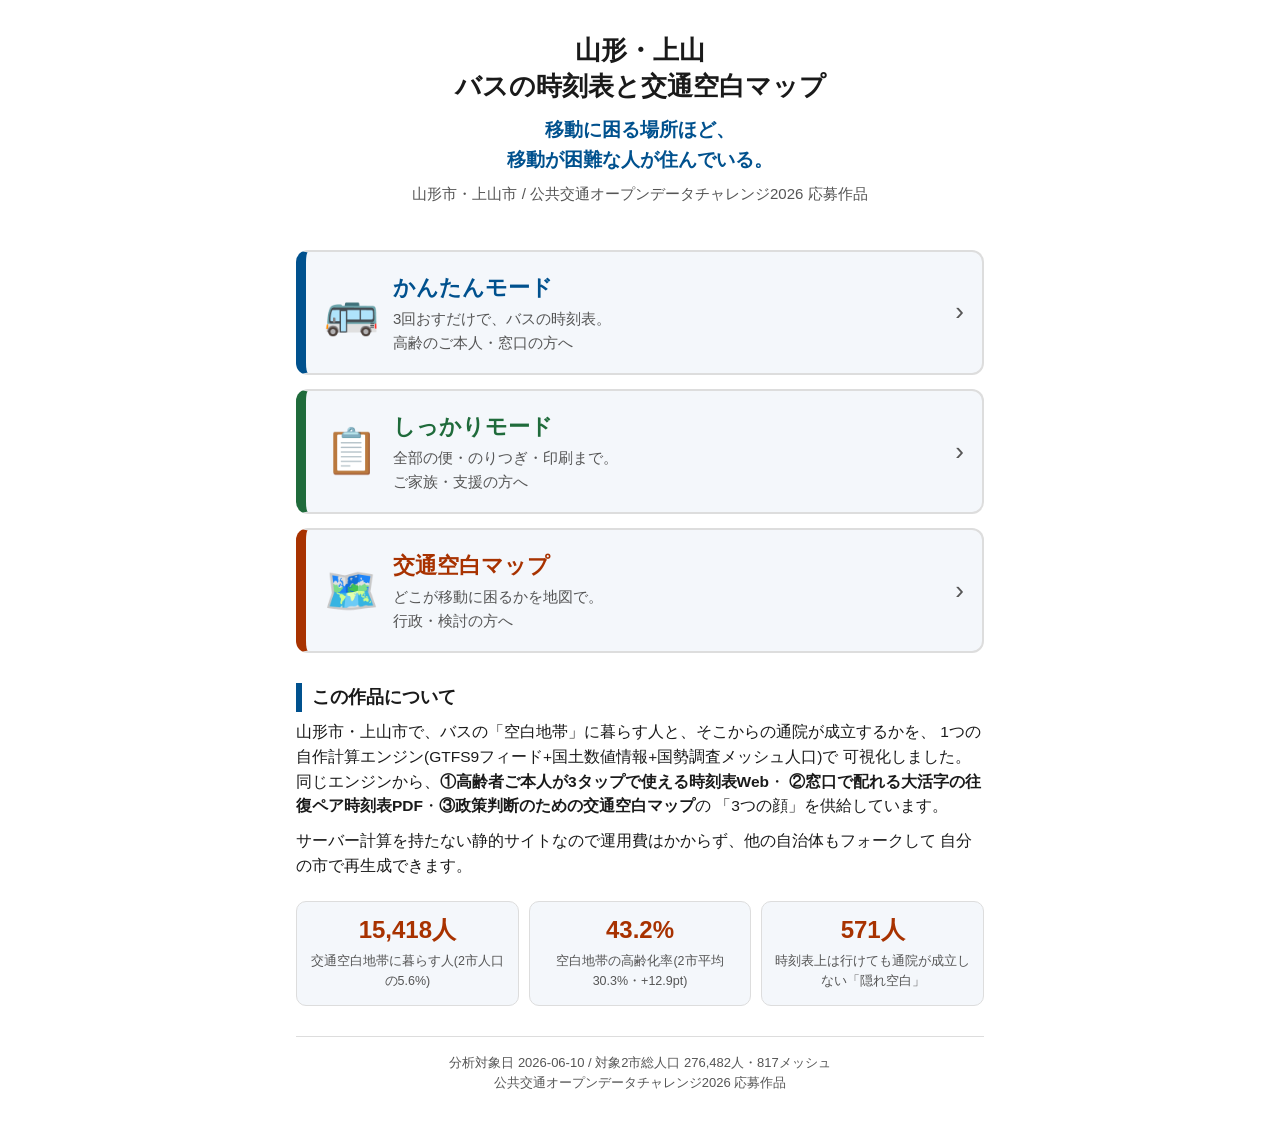
==== webapp/index.html @ 39f33a98 "F6: 玄関ページ+空白マップ見方ページを新設、各モードに玄関リンク - webapp/index.html: 3つの顔への入口(かんたん/しっかり/空白マップ)+作品概要   +確定数値(15,41" ====
<!doctype html>
<html lang="ja">
<head>
<meta charset="utf-8">
<meta name="viewport" content="width=device-width, initial-scale=1">
<title>山形・上山 バスの時刻表と交通空白マップ</title>
<style>
/* ==========================================================================
   玄関ページ(F6)。3つの顔への入口 + 作品概要 + 確定数値。
   デザインは第1部PDF/かんたんモードを継承(BIZ UDPGothic・行き青/帰り橙)。
   フレームワーク・ビルド・CDNなし。スマホ幅を第一に、大きなタップ領域で。
   ========================================================================== */
:root {
  --color-text: #1a1a1a;
  --color-sub: #555555;
  --blue: #00518e;      /* かんたん(行き=青。PDFと同じ) */
  --orange: #a83200;    /* 空白マップ(帰り=橙。PDFと同じ) */
  --green: #1f6b3b;     /* しっかり */
  --border: #dddddd;
  --bg: #ffffff;
  --bg-soft: #f4f7fb;
}
@font-face {
  font-family: "BIZ UDPGothic";
  src: url("fonts/BIZUDPGothic-Regular.ttf");
  font-weight: normal;
  font-display: swap;
}
@font-face {
  font-family: "BIZ UDPGothic";
  src: url("fonts/BIZUDPGothic-Bold.ttf");
  font-weight: bold;
  font-display: swap;
}
* { box-sizing: border-box; }
body {
  margin: 0;
  font-family: "BIZ UDPGothic", sans-serif;
  color: var(--color-text);
  background: var(--bg);
  line-height: 1.6;
  -webkit-text-size-adjust: 100%;
}
.wrap { max-width: 720px; margin: 0 auto; padding: 20px 16px 48px; }

/* ---- 見出し ---- */
header { text-align: center; padding: 12px 0 20px; }
header h1 { font-size: 26px; margin: 0 0 10px; line-height: 1.4; }
header .lead {
  font-size: 19px; color: var(--blue); font-weight: bold; margin: 0;
}
header .place { font-size: 15px; color: var(--color-sub); margin: 6px 0 0; }

/* ---- 3つの入口カード ---- */
.entrances { display: grid; gap: 14px; margin: 24px 0 8px; }
.card {
  display: flex; align-items: center; gap: 14px;
  text-decoration: none; color: var(--color-text);
  background: var(--bg-soft);
  border: 2px solid var(--border);
  border-left-width: 10px;
  border-radius: 12px;
  padding: 18px 18px;
  min-height: 96px;
}
.card:hover, .card:focus-visible { background: #eaf1f9; outline: none; }
.card:focus-visible { box-shadow: 0 0 0 4px rgba(0,81,142,0.35); }
.card .emoji { font-size: 44px; line-height: 1; flex: 0 0 auto; }
.card .body { flex: 1; }
.card .title { display: block; font-size: 22px; font-weight: bold; }
.card .desc { display: block; font-size: 15px; color: var(--color-sub); margin-top: 2px; }
.card .go { font-size: 26px; color: var(--color-sub); flex: 0 0 auto; }
.card.kantan { border-left-color: var(--blue); }
.card.kantan .title { color: var(--blue); }
.card.shikkari { border-left-color: var(--green); }
.card.shikkari .title { color: var(--green); }
.card.map { border-left-color: var(--orange); }
.card.map .title { color: var(--orange); }

/* ---- 作品概要 ---- */
.about { margin: 30px 0 0; }
.about h2 {
  font-size: 18px; margin: 0 0 8px; padding-left: 10px;
  border-left: 6px solid var(--blue);
}
.about p { margin: 0 0 10px; font-size: 15.5px; }

/* ---- 確定数値 ---- */
.stats {
  display: grid; grid-template-columns: repeat(3, 1fr); gap: 10px;
  margin: 22px 0 0;
}
.stat {
  background: var(--bg-soft); border: 1px solid var(--border);
  border-radius: 10px; padding: 14px 8px; text-align: center;
}
.stat b { display: block; font-size: 24px; color: var(--orange); line-height: 1.2; }
.stat span { display: block; font-size: 12.5px; color: var(--color-sub); margin-top: 6px; }

/* ---- 脚注 ---- */
footer {
  margin: 30px 0 0; padding-top: 16px; border-top: 1px solid var(--border);
  font-size: 13px; color: var(--color-sub); text-align: center;
}
footer a { color: var(--blue); }

@media (max-width: 480px) {
  header h1 { font-size: 22px; }
  .stats { grid-template-columns: 1fr; }
  .stat { display: flex; align-items: baseline; justify-content: center; gap: 10px; padding: 10px; }
  .stat b { font-size: 22px; }
  .stat span { margin-top: 0; text-align: left; }
}
</style>
</head>
<body>
<div class="wrap">

  <header>
    <h1>山形・上山<br>バスの時刻表と交通空白マップ</h1>
    <p class="lead">移動に困る場所ほど、<br>移動が困難な人が住んでいる。</p>
    <p class="place">山形市・上山市 / 公共交通オープンデータチャレンジ2026 応募作品</p>
  </header>

  <!-- 3つの顔への入口(大きく・押しやすく) -->
  <nav class="entrances" aria-label="3つの入口">
    <a class="card kantan" href="kantan/">
      <span class="emoji" aria-hidden="true">🚌</span>
      <span class="body">
        <span class="title">かんたんモード</span>
        <span class="desc">3回おすだけで、バスの時刻表。<br>高齢のご本人・窓口の方へ</span>
      </span>
      <span class="go" aria-hidden="true">›</span>
    </a>

    <a class="card shikkari" href="shikkari/">
      <span class="emoji" aria-hidden="true">📋</span>
      <span class="body">
        <span class="title">しっかりモード</span>
        <span class="desc">全部の便・のりつぎ・印刷まで。<br>ご家族・支援の方へ</span>
      </span>
      <span class="go" aria-hidden="true">›</span>
    </a>

    <a class="card map" href="map.html">
      <span class="emoji" aria-hidden="true">🗺️</span>
      <span class="body">
        <span class="title">交通空白マップ</span>
        <span class="desc">どこが移動に困るかを地図で。<br>行政・検討の方へ</span>
      </span>
      <span class="go" aria-hidden="true">›</span>
    </a>
  </nav>

  <!-- 作品概要 -->
  <section class="about">
    <h2>この作品について</h2>
    <p>
      山形市・上山市で、バスの「空白地帯」に暮らす人と、そこからの通院が成立するかを、
      1つの自作計算エンジン(GTFS9フィード+国土数値情報+国勢調査メッシュ人口)で
      可視化しました。同じエンジンから、<b>①高齢者ご本人が3タップで使える時刻表Web</b>・
      <b>②窓口で配れる大活字の往復ペア時刻表PDF</b>・<b>③政策判断のための交通空白マップ</b>の
      「3つの顔」を供給しています。
    </p>
    <p>
      サーバー計算を持たない静的サイトなので運用費はかからず、他の自治体もフォークして
      自分の市で再生成できます。
    </p>
  </section>

  <!-- 確定数値(README §分析確定値と一致) -->
  <section class="stats" aria-label="確定数値">
    <div class="stat"><b>15,418人</b><span>交通空白地帯に暮らす人(2市人口の5.6%)</span></div>
    <div class="stat"><b>43.2%</b><span>空白地帯の高齢化率(2市平均30.3%・+12.9pt)</span></div>
    <div class="stat"><b>571人</b><span>時刻表上は行けても通院が成立しない「隠れ空白」</span></div>
  </section>

  <footer>
    分析対象日 2026-06-10 / 対象2市総人口 276,482人・817メッシュ<br>
    公共交通オープンデータチャレンジ2026 応募作品
  </footer>

</div>
</body>
</html>
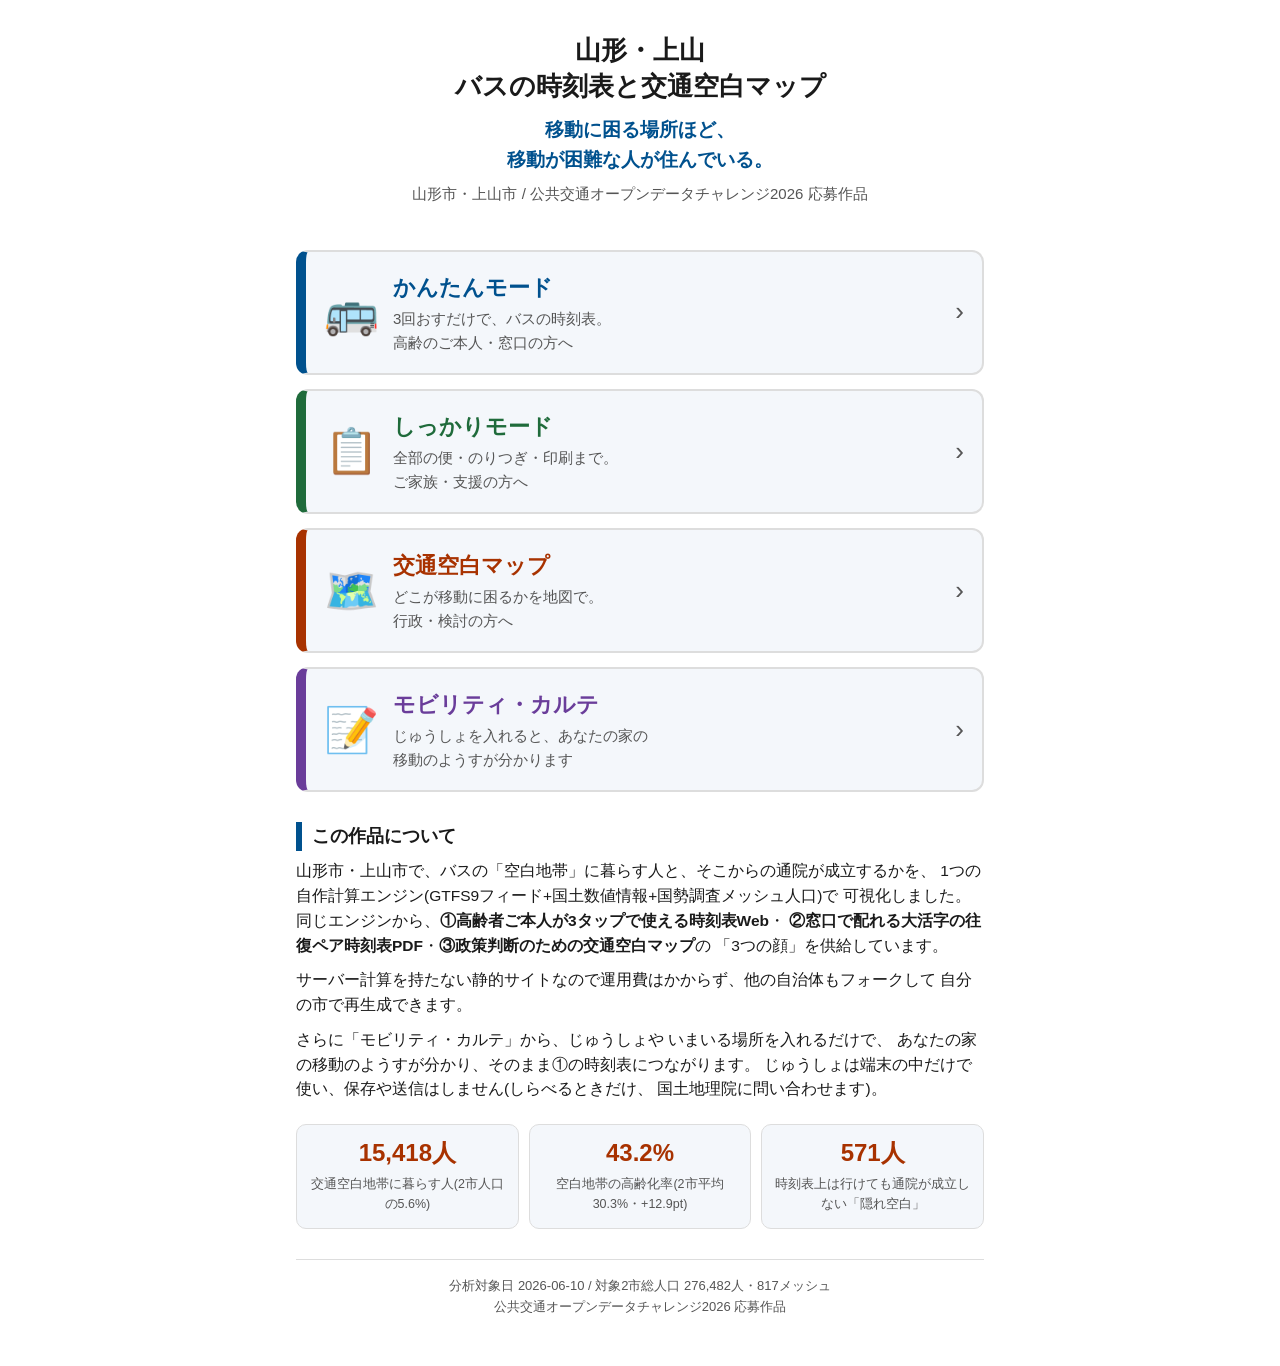
==== commit 346d81da: "M8-3: 玄関ページへの導線+プライバシー明記(M8完成) plan_gap_map.md §13.4の最終コマ。  - webapp/index.html に4つ目の入口カード「モビリティ・カルテ" ====
--- a/webapp/index.html
+++ b/webapp/index.html
@@ -16,6 +16,7 @@
   --blue: #00518e;      /* かんたん(行き=青。PDFと同じ) */
   --orange: #a83200;    /* 空白マップ(帰り=橙。PDFと同じ) */
   --green: #1f6b3b;     /* しっかり */
+  --purple: #6a3d9a;    /* モビリティ・カルテ(M8) */
   --border: #dddddd;
   --bg: #ffffff;
   --bg-soft: #f4f7fb;
@@ -76,6 +77,8 @@
 .card.shikkari .title { color: var(--green); }
 .card.map { border-left-color: var(--orange); }
 .card.map .title { color: var(--orange); }
+.card.karte { border-left-color: var(--purple); }
+.card.karte .title { color: var(--purple); }
 
 /* ---- 作品概要 ---- */
 .about { margin: 30px 0 0; }
@@ -122,8 +125,8 @@
     <p class="place">山形市・上山市 / 公共交通オープンデータチャレンジ2026 応募作品</p>
   </header>
 
-  <!-- 3つの顔への入口(大きく・押しやすく) -->
-  <nav class="entrances" aria-label="3つの入口">
+  <!-- 3つの顔への入口(大きく・押しやすく)+モビリティ・カルテ(M8。3つの顔への案内役) -->
+  <nav class="entrances" aria-label="4つの入口">
     <a class="card kantan" href="kantan/">
       <span class="emoji" aria-hidden="true">🚌</span>
       <span class="body">
@@ -147,6 +150,15 @@
       <span class="body">
         <span class="title">交通空白マップ</span>
         <span class="desc">どこが移動に困るかを地図で。<br>行政・検討の方へ</span>
+      </span>
+      <span class="go" aria-hidden="true">›</span>
+    </a>
+
+    <a class="card karte" href="karte/">
+      <span class="emoji" aria-hidden="true">📝</span>
+      <span class="body">
+        <span class="title">モビリティ・カルテ</span>
+        <span class="desc">じゅうしょを入れると、あなたの家の<br>移動のようすが分かります</span>
       </span>
       <span class="go" aria-hidden="true">›</span>
     </a>
@@ -166,6 +178,12 @@
       サーバー計算を持たない静的サイトなので運用費はかからず、他の自治体もフォークして
       自分の市で再生成できます。
     </p>
+    <p>
+      さらに「モビリティ・カルテ」から、じゅうしょや いまいる場所を入れるだけで、
+      あなたの家の移動のようすが分かり、そのまま①の時刻表につながります。
+      じゅうしょは端末の中だけで使い、保存や送信はしません(しらべるときだけ、
+      国土地理院に問い合わせます)。
+    </p>
   </section>
 
   <!-- 確定数値(README §分析確定値と一致) -->
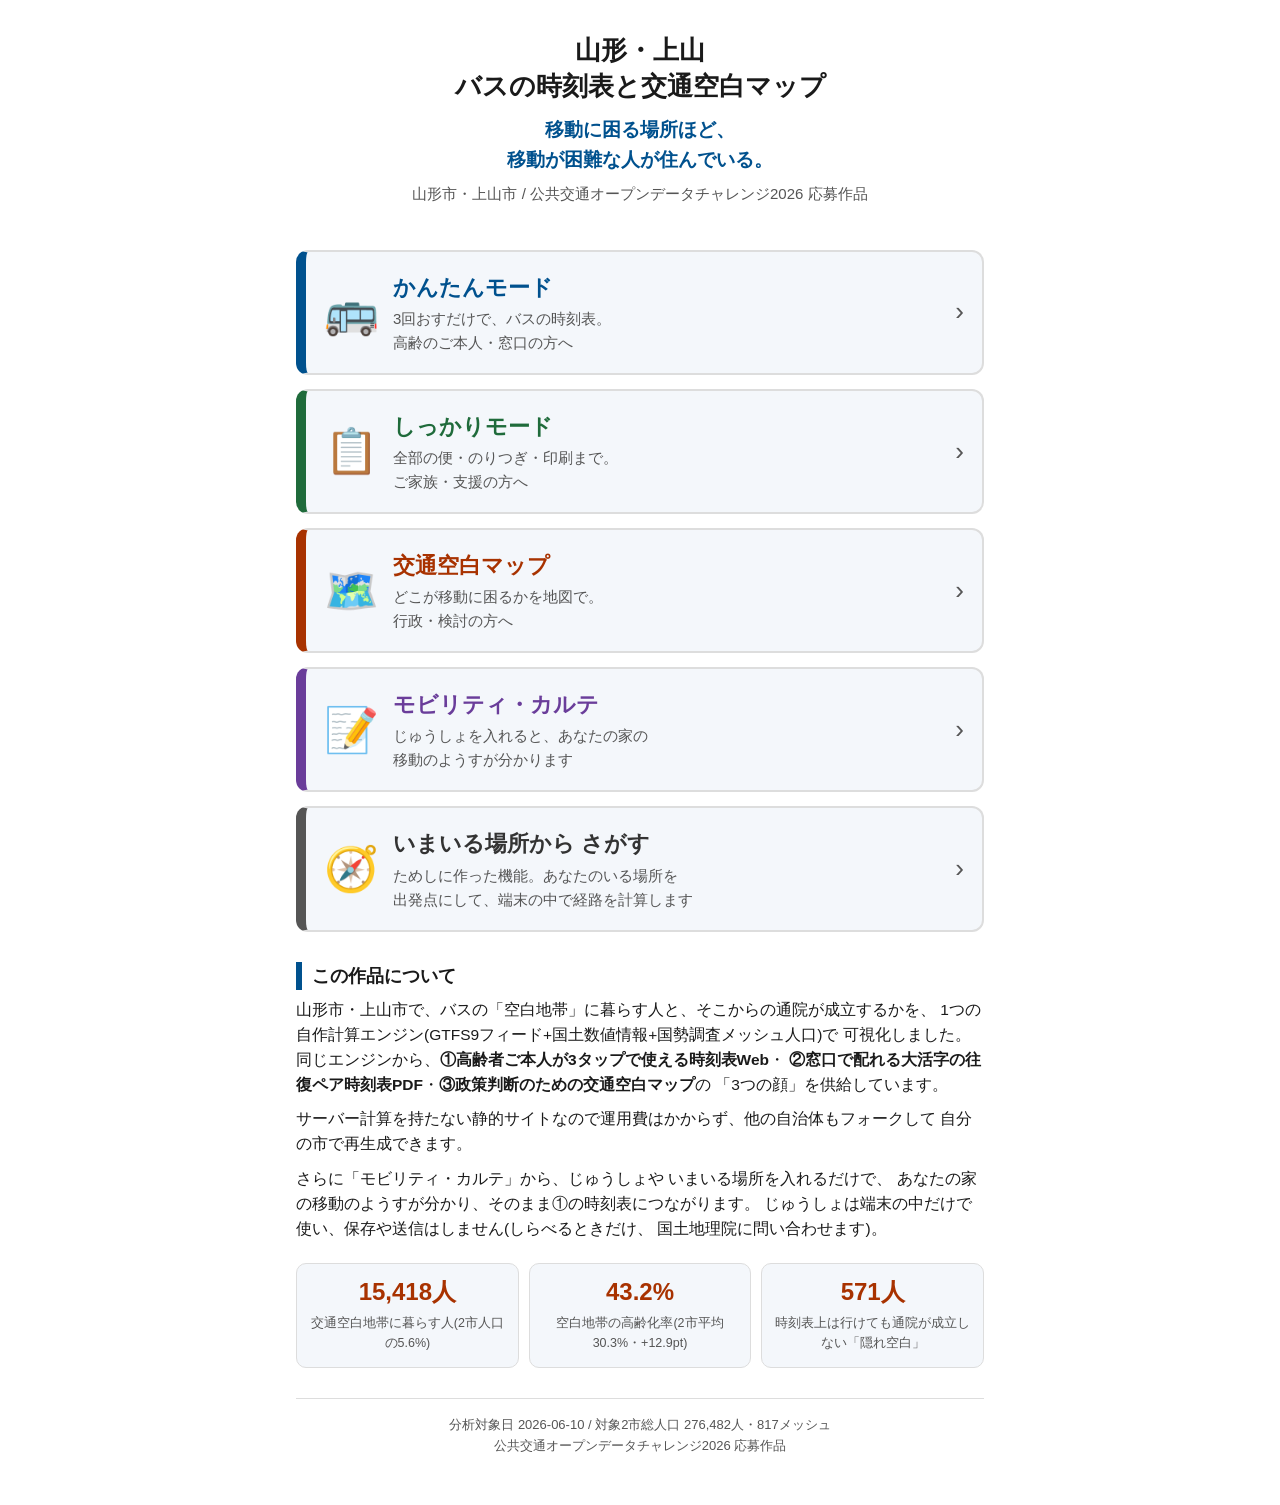
==== commit 7eaab749: "案D段階2: ブラウザで計算する実験ページ webapp/nearby/ 実データ照合(段階1b)が通ったので、実際に使える形にした。出発点が「地区の代表点」 ではなく「利用者のいる場所そのもの」にな" ====
--- a/webapp/index.html
+++ b/webapp/index.html
@@ -79,6 +79,9 @@
 .card.map .title { color: var(--orange); }
 .card.karte { border-left-color: var(--purple); }
 .card.karte .title { color: var(--purple); }
+/* 案D(ブラウザで計算する方式)の実験ページ。試作であることが分かるよう控えめな色に */
+.card.nearby { border-left-color: #555555; }
+.card.nearby .title { color: #333333; }
 
 /* ---- 作品概要 ---- */
 .about { margin: 30px 0 0; }
@@ -126,7 +129,7 @@
   </header>
 
   <!-- 3つの顔への入口(大きく・押しやすく)+モビリティ・カルテ(M8。3つの顔への案内役) -->
-  <nav class="entrances" aria-label="4つの入口">
+  <nav class="entrances" aria-label="入口">
     <a class="card kantan" href="kantan/">
       <span class="emoji" aria-hidden="true">🚌</span>
       <span class="body">
@@ -159,6 +162,14 @@
       <span class="body">
         <span class="title">モビリティ・カルテ</span>
         <span class="desc">じゅうしょを入れると、あなたの家の<br>移動のようすが分かります</span>
+      </span>
+      <span class="go" aria-hidden="true">›</span>
+    </a>
+    <a class="card nearby" href="nearby/">
+      <span class="emoji" aria-hidden="true">🧭</span>
+      <span class="body">
+        <span class="title">いまいる場所から さがす</span>
+        <span class="desc">ためしに作った機能。あなたのいる場所を<br>出発点にして、端末の中で経路を計算します</span>
       </span>
       <span class="go" aria-hidden="true">›</span>
     </a>
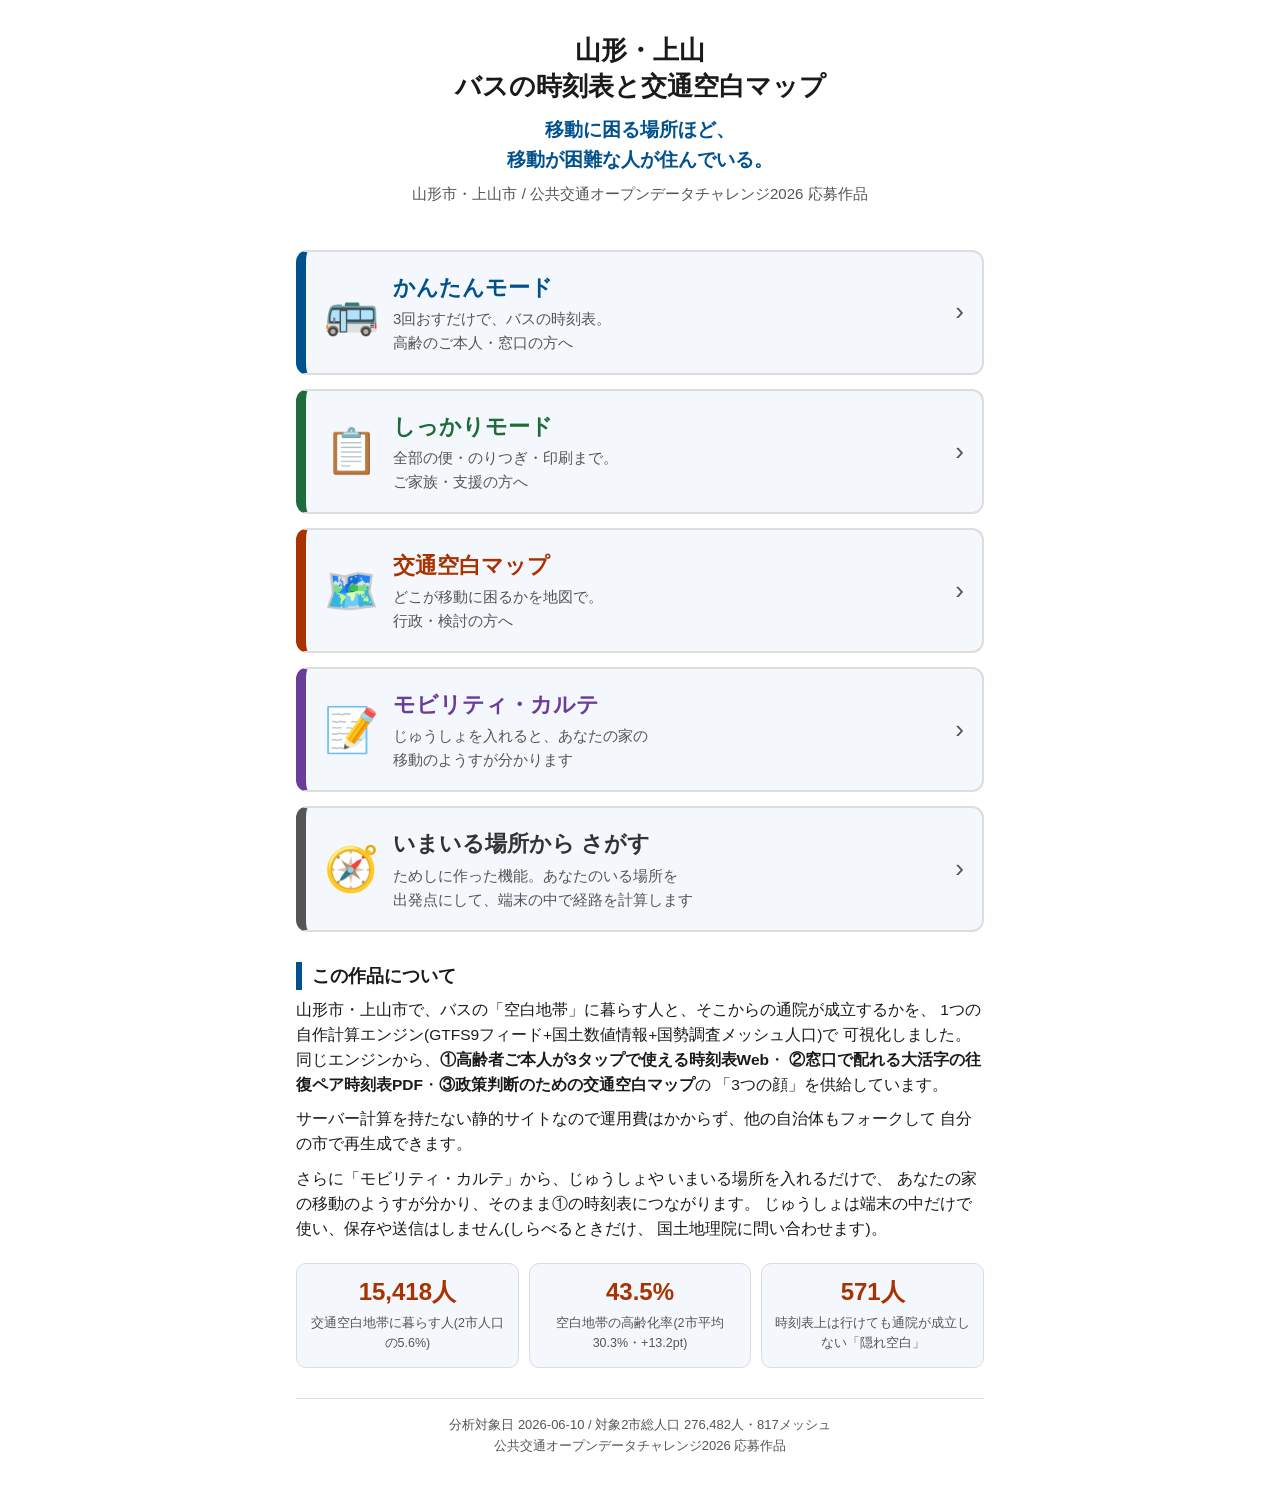
==== commit 13a50d6a: "交通空白マップ: 空白メッシュ群の高齢化率を 43.2% → 43.5%(+13.2pt)に訂正 43.2% は空白の判定に指標②(通院可能性)を加える前の定義(指標①だけ・243メッシュ・14,84" ====
--- a/webapp/index.html
+++ b/webapp/index.html
@@ -200,7 +200,7 @@
   <!-- 確定数値(README §分析確定値と一致) -->
   <section class="stats" aria-label="確定数値">
     <div class="stat"><b>15,418人</b><span>交通空白地帯に暮らす人(2市人口の5.6%)</span></div>
-    <div class="stat"><b>43.2%</b><span>空白地帯の高齢化率(2市平均30.3%・+12.9pt)</span></div>
+    <div class="stat"><b>43.5%</b><span>空白地帯の高齢化率(2市平均30.3%・+13.2pt)</span></div>
     <div class="stat"><b>571人</b><span>時刻表上は行けても通院が成立しない「隠れ空白」</span></div>
   </section>
 
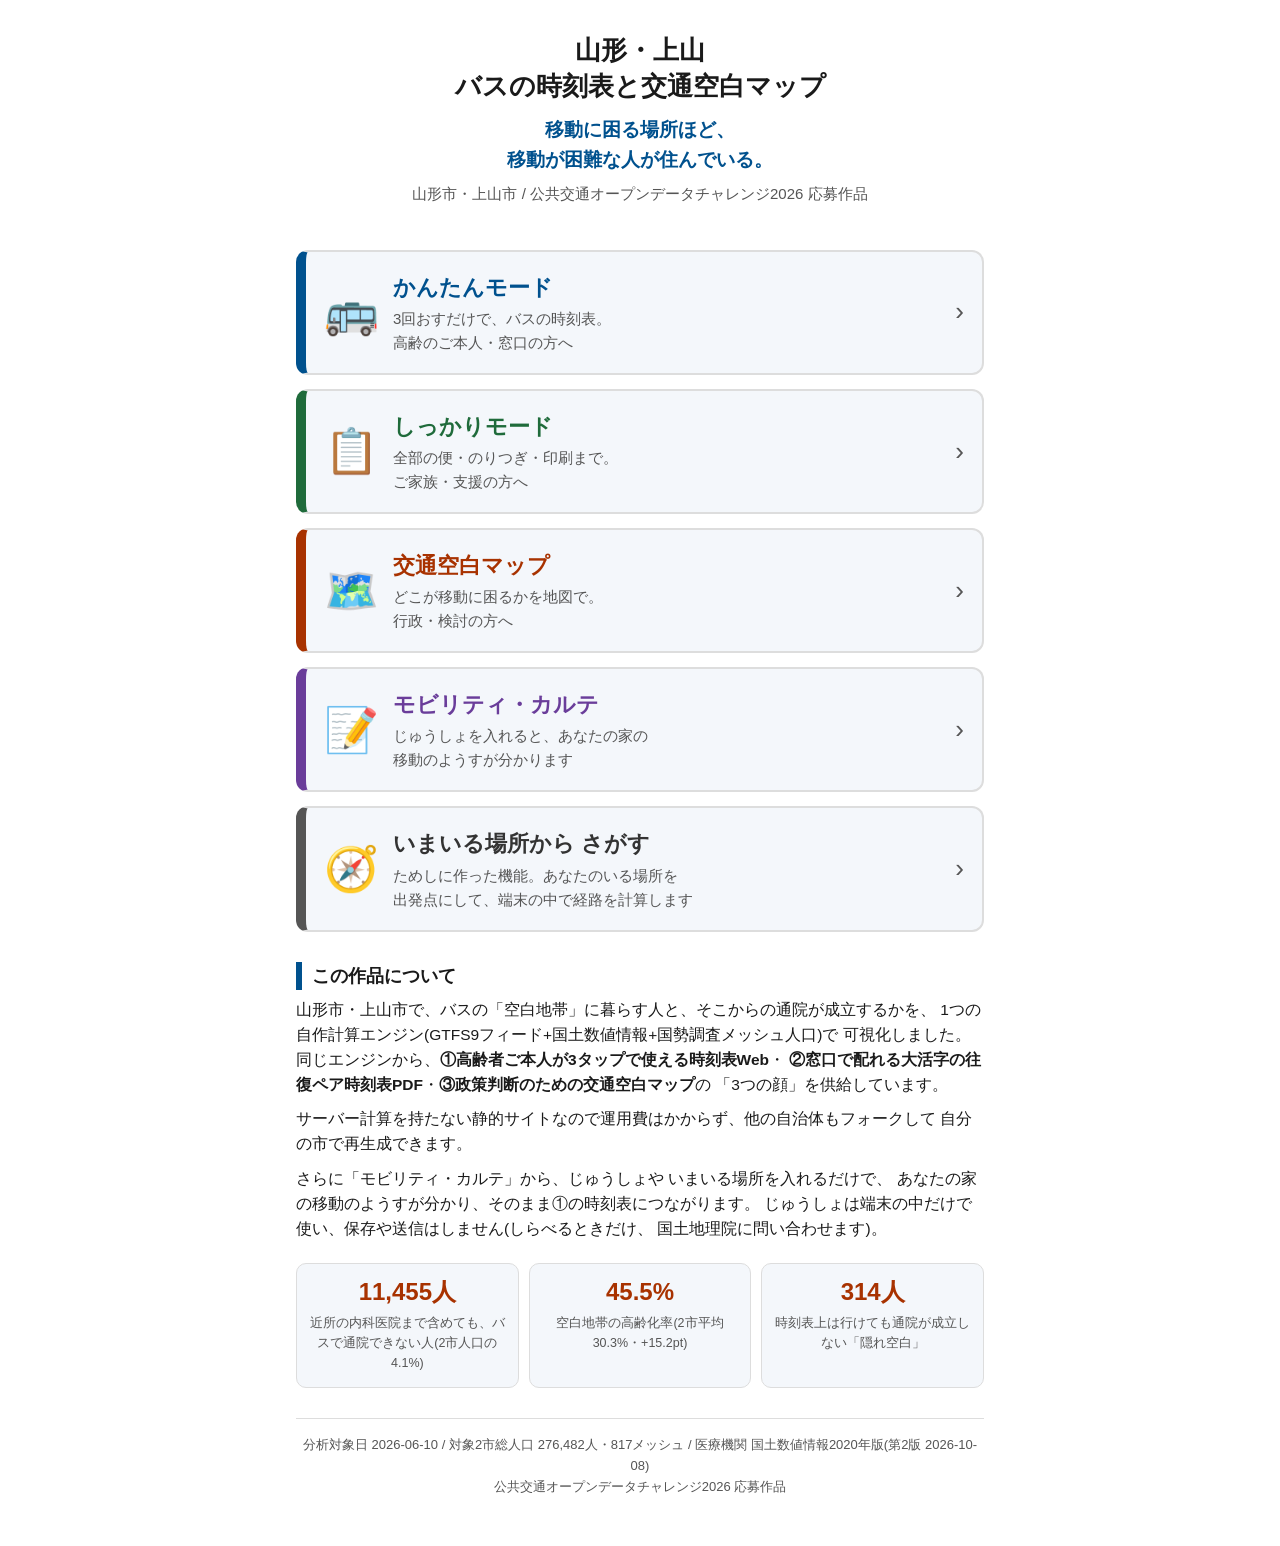
==== commit a97c78a6: "交通空白マップ 第2版: 行き先を内科のある病院・診療所(P04 2020年版)にし、大きな病院(救急告示)を補助に 第1版は P04 2014年版の「病院」すべて(眼科・精神科中心の病院を含み、内科" ====
--- a/webapp/index.html
+++ b/webapp/index.html
@@ -199,13 +199,13 @@
 
   <!-- 確定数値(README §分析確定値と一致) -->
   <section class="stats" aria-label="確定数値">
-    <div class="stat"><b>15,418人</b><span>交通空白地帯に暮らす人(2市人口の5.6%)</span></div>
-    <div class="stat"><b>43.5%</b><span>空白地帯の高齢化率(2市平均30.3%・+13.2pt)</span></div>
-    <div class="stat"><b>571人</b><span>時刻表上は行けても通院が成立しない「隠れ空白」</span></div>
+    <div class="stat"><b>11,455人</b><span>近所の内科医院まで含めても、バスで通院できない人(2市人口の4.1%)</span></div>
+    <div class="stat"><b>45.5%</b><span>空白地帯の高齢化率(2市平均30.3%・+15.2pt)</span></div>
+    <div class="stat"><b>314人</b><span>時刻表上は行けても通院が成立しない「隠れ空白」</span></div>
   </section>
 
   <footer>
-    分析対象日 2026-06-10 / 対象2市総人口 276,482人・817メッシュ<br>
+    分析対象日 2026-06-10 / 対象2市総人口 276,482人・817メッシュ / 医療機関 国土数値情報2020年版(第2版 2026-10-08)<br>
     公共交通オープンデータチャレンジ2026 応募作品
   </footer>
 
